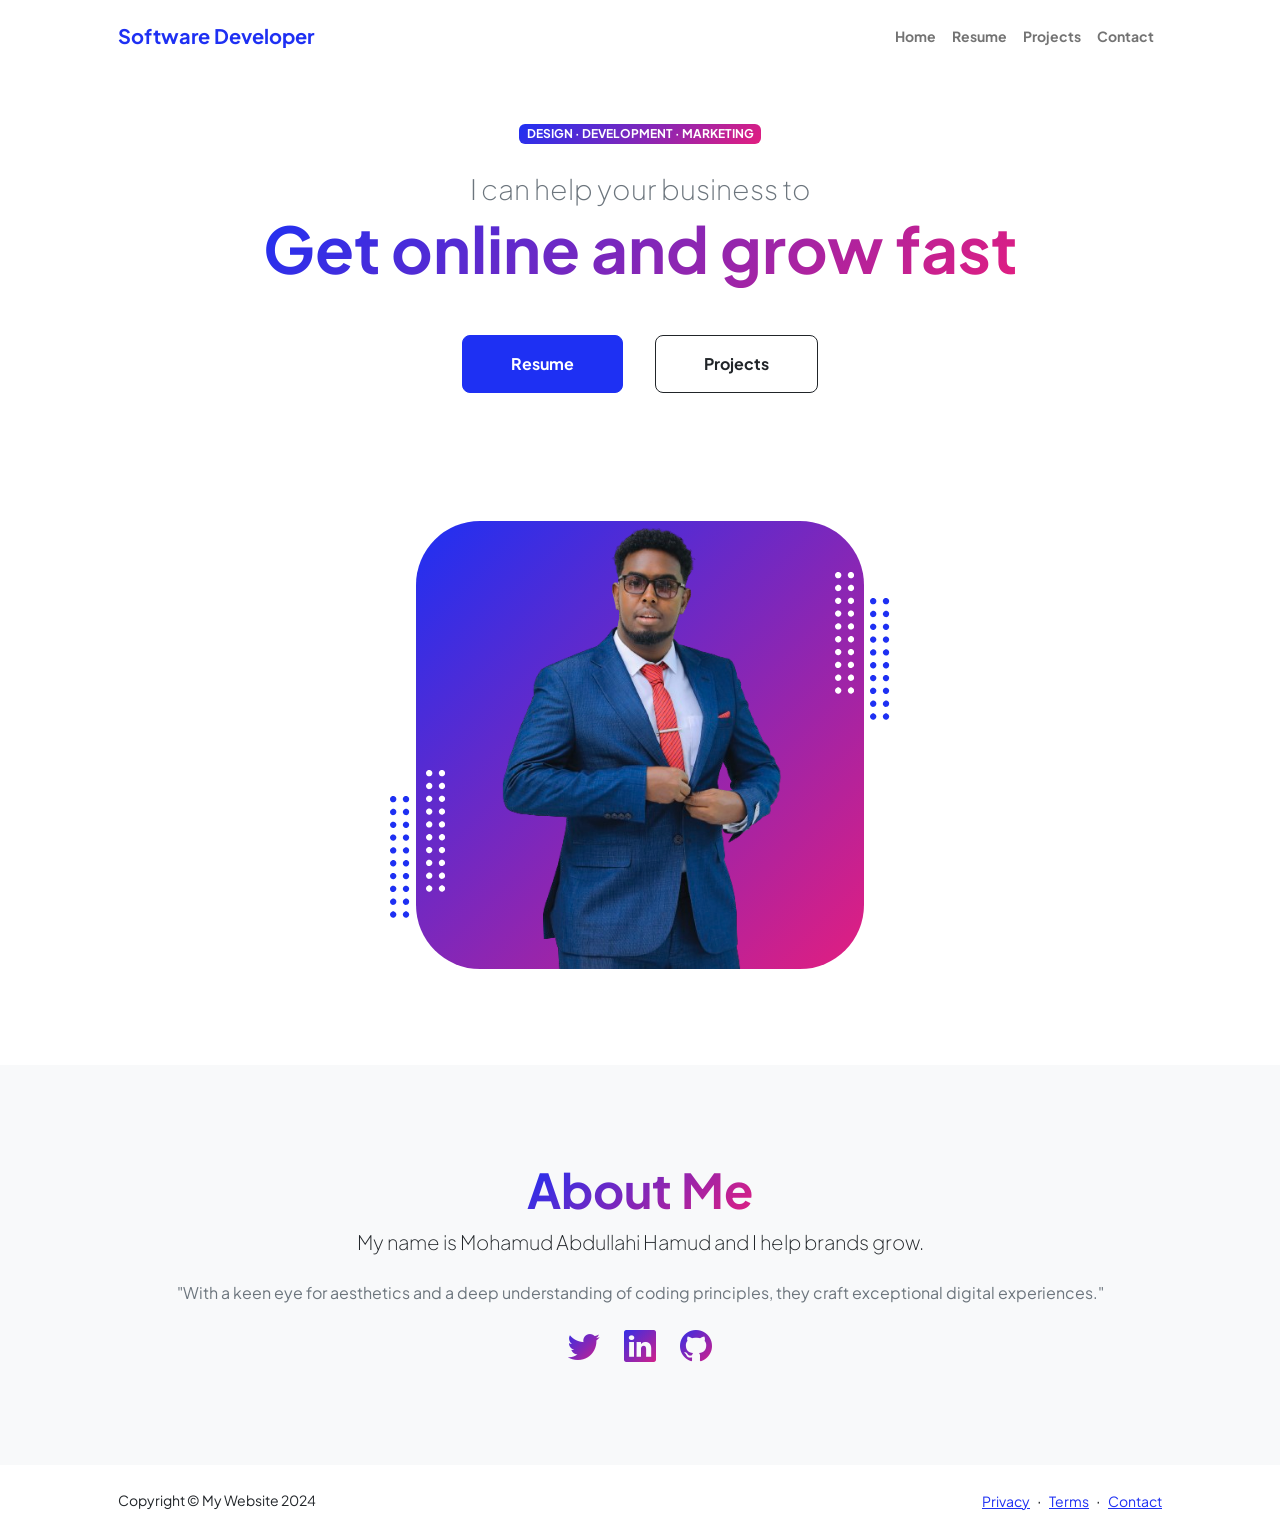
==== index.html @ 252c87dd "personal" ====
<!DOCTYPE html>
<html lang="en">
    <head>
        <meta charset="utf-8" />
        <meta name="viewport" content="width=device-width, initial-scale=1, shrink-to-fit=no" />
        <meta name="description" content="" />
        <meta name="author" content="" />
        <title>Personal -Portfolio</title>
        <!-- Favicon-->
        <link rel="icon" type="image/x-icon" href="assets/favicon.ico" />
        <!-- Custom Google font-->
        <link rel="preconnect" href="https://fonts.googleapis.com" />
        <link rel="preconnect" href="https://fonts.gstatic.com" crossorigin />
        <link href="https://fonts.googleapis.com/css2?family=Plus+Jakarta+Sans:wght@100;200;300;400;500;600;700;800;900&amp;display=swap" rel="stylesheet" />
        <!-- Bootstrap icons-->
        <link href="https://cdn.jsdelivr.net/npm/bootstrap-icons@1.8.1/font/bootstrap-icons.css" rel="stylesheet" />
        <!-- Core theme CSS (includes Bootstrap)-->
        <link href="css/styles.css" rel="stylesheet" />
    </head>
    <body class="d-flex flex-column h-100">
        <main class="flex-shrink-0">
            <!-- Navigation-->
            <nav class="navbar navbar-expand-lg navbar-light bg-white py-3">
                <div class="container px-5">
                    <a class="navbar-brand" href="index.html"><span class="fw-bolder text-primary">Software Developer </span></a>
                    <button class="navbar-toggler" type="button" data-bs-toggle="collapse" data-bs-target="#navbarSupportedContent" aria-controls="navbarSupportedContent" aria-expanded="false" aria-label="Toggle navigation"><span class="navbar-toggler-icon"></span></button>
                    <div class="collapse navbar-collapse" id="navbarSupportedContent">
                        <ul class="navbar-nav ms-auto mb-2 mb-lg-0 small fw-bolder">
                            <li class="nav-item"><a class="nav-link" href="index.html">Home</a></li>
                            <li class="nav-item"><a class="nav-link" href="resume.html">Resume</a></li>
                            <li class="nav-item"><a class="nav-link" href="projects.html">Projects</a></li>
                            <li class="nav-item"><a class="nav-link" href="contact.html">Contact</a></li>
                        </ul>
                    </div>
                </div>
            </nav>
            <!-- Header-->
            <header class="py-5">
                <div class="container px-5 pb-5">
                    <div class="row gx-5 align-items-center">
                        <div class="col-xxl-5">
                            <!-- Header text content-->
                            <div class="text-center text-xxl-start">
                                <div class="badge bg-gradient-primary-to-secondary text-white mb-4"><div class="text-uppercase">Design &middot; Development &middot; Marketing</div></div>
                                <div class="fs-3 fw-light text-muted">I can help your business to</div>
                                <h1 class="display-3 fw-bolder mb-5"><span class="text-gradient d-inline">Get online and grow fast</span></h1>
                                <div class="d-grid gap-3 d-sm-flex justify-content-sm-center justify-content-xxl-start mb-3">
                                    <a class="btn btn-primary btn-lg px-5 py-3 me-sm-3 fs-6 fw-bolder" href="resume.html">Resume</a>
                                    <a class="btn btn-outline-dark btn-lg px-5 py-3 fs-6 fw-bolder" href="projects.html">Projects</a>
                                </div>
                            </div>
                        </div>
                        <div class="col-xxl-7">
                            <!-- Header profile picture-->
                            <div class="d-flex justify-content-center mt-5 mt-xxl-0">
                                <div class="profile bg-gradient-primary-to-secondary">
                                    <!-- TIP: For best results, use a photo with a transparent background like the demo example below-->
                                    <!-- Watch a tutorial on how to do this on YouTube (link)-->
                                    <img class="profile-img" src="assets/profile2.png" alt="..." />
                                    <div class="dots-1">
                                        <!-- SVG Dots-->
                                        <svg version="1.1" xmlns="http://www.w3.org/2000/svg" xmlns:xlink="http://www.w3.org/1999/xlink" x="0px" y="0px" viewBox="0 0 191.6 1215.4" style="enable-background: new 0 0 191.6 1215.4" xml:space="preserve">
                                            <g transform="translate(0.000000,1280.000000) scale(0.100000,-0.100000)">
                                                <path d="M227.7,12788.6c-105-35-200-141-222-248c-43-206,163-412,369-369c155,32,275,190,260,339c-11,105-90,213-190,262        C383.7,12801.6,289.7,12808.6,227.7,12788.6z"></path>
                                                <path d="M1507.7,12788.6c-151-50-253-216-222-362c25-119,136-230,254-255c194-41,395,142,375,339c-11,105-90,213-190,262        C1663.7,12801.6,1569.7,12808.6,1507.7,12788.6z"></path>
                                                <path d="M227.7,11508.6c-105-35-200-141-222-248c-43-206,163-412,369-369c155,32,275,190,260,339c-11,105-90,213-190,262        C383.7,11521.6,289.7,11528.6,227.7,11508.6z"></path>
                                                <path d="M1507.7,11508.6c-151-50-253-216-222-362c25-119,136-230,254-255c194-41,395,142,375,339c-11,105-90,213-190,262        C1663.7,11521.6,1569.7,11528.6,1507.7,11508.6z"></path>
                                                <path d="M227.7,10228.6c-105-35-200-141-222-248c-43-206,163-412,369-369c155,32,275,190,260,339c-11,105-90,213-190,262        C383.7,10241.6,289.7,10248.6,227.7,10228.6z"></path>
                                                <path d="M1507.7,10228.6c-105-35-200-141-222-248c-43-206,163-412,369-369c155,32,275,190,260,339c-11,105-90,213-190,262        C1663.7,10241.6,1569.7,10248.6,1507.7,10228.6z"></path>
                                                <path d="M227.7,8948.6c-105-35-200-141-222-248c-43-206,163-412,369-369c155,32,275,190,260,339c-11,105-90,213-190,262        C383.7,8961.6,289.7,8968.6,227.7,8948.6z"></path>
                                                <path d="M1507.7,8948.6c-105-35-200-141-222-248c-43-206,163-412,369-369c155,32,275,190,260,339c-11,105-90,213-190,262        C1663.7,8961.6,1569.7,8968.6,1507.7,8948.6z"></path>
                                                <path d="M227.7,7668.6c-105-35-200-141-222-248c-43-206,163-412,369-369c155,32,275,190,260,339c-11,105-90,213-190,262        C383.7,7681.6,289.7,7688.6,227.7,7668.6z"></path>
                                                <path d="M1507.7,7668.6c-105-35-200-141-222-248c-43-206,163-412,369-369c155,32,275,190,260,339c-11,105-90,213-190,262        C1663.7,7681.6,1569.7,7688.6,1507.7,7668.6z"></path>
                                                <path d="M227.7,6388.6c-105-35-200-141-222-248c-43-206,163-412,369-369c155,32,275,190,260,339c-11,105-90,213-190,262        C383.7,6401.6,289.7,6408.6,227.7,6388.6z"></path>
                                                <path d="M1507.7,6388.6c-105-35-200-141-222-248c-43-206,163-412,369-369c155,32,275,190,260,339c-11,105-90,213-190,262        C1663.7,6401.6,1569.7,6408.6,1507.7,6388.6z"></path>
                                                <path d="M227.7,5108.6c-105-35-200-141-222-248c-43-206,163-412,369-369c155,32,275,190,260,339c-11,105-90,213-190,262        C383.7,5121.6,289.7,5128.6,227.7,5108.6z"></path>
                                                <path d="M1507.7,5108.6c-105-35-200-141-222-248c-43-206,163-412,369-369c155,32,275,190,260,339c-11,105-90,213-190,262        C1663.7,5121.6,1569.7,5128.6,1507.7,5108.6z"></path>
                                                <path d="M227.7,3828.6c-105-35-200-141-222-248c-43-206,163-412,369-369c155,32,275,190,260,339c-11,105-90,213-190,262        C383.7,3841.6,289.7,3848.6,227.7,3828.6z"></path>
                                                <path d="M1507.7,3828.6c-105-35-200-141-222-248c-43-206,163-412,369-369c155,32,275,190,260,339c-11,105-90,213-190,262        C1663.7,3841.6,1569.7,3848.6,1507.7,3828.6z"></path>
                                                <path d="M227.7,2548.6c-105-35-200-141-222-248c-43-206,163-412,369-369c155,32,275,190,260,339c-11,105-90,213-190,262        C383.7,2561.6,289.7,2568.6,227.7,2548.6z"></path>
                                                <path d="M1507.7,2548.6c-105-35-200-141-222-248c-43-206,163-412,369-369c155,32,275,190,260,339c-11,105-90,213-190,262        C1663.7,2561.6,1569.7,2568.6,1507.7,2548.6z"></path>
                                                <path d="M227.7,1268.6c-105-35-200-141-222-248c-43-206,163-412,369-369c155,32,275,190,260,339c-11,105-90,213-190,262        C383.7,1281.6,289.7,1288.6,227.7,1268.6z"></path>
                                                <path d="M1507.7,1268.6c-105-35-200-141-222-248c-43-206,163-412,369-369c155,32,275,190,260,339c-11,105-90,213-190,262        C1663.7,1281.6,1569.7,1288.6,1507.7,1268.6z"></path>
                                            </g>
                                        </svg>
                                        <!-- END of SVG dots-->
                                    </div>
                                    <div class="dots-2">
                                        <!-- SVG Dots-->
                                        <svg version="1.1" xmlns="http://www.w3.org/2000/svg" xmlns:xlink="http://www.w3.org/1999/xlink" x="0px" y="0px" viewBox="0 0 191.6 1215.4" style="enable-background: new 0 0 191.6 1215.4" xml:space="preserve">
                                            <g transform="translate(0.000000,1280.000000) scale(0.100000,-0.100000)">
                                                <path d="M227.7,12788.6c-105-35-200-141-222-248c-43-206,163-412,369-369c155,32,275,190,260,339c-11,105-90,213-190,262        C383.7,12801.6,289.7,12808.6,227.7,12788.6z"></path>
                                                <path d="M1507.7,12788.6c-151-50-253-216-222-362c25-119,136-230,254-255c194-41,395,142,375,339c-11,105-90,213-190,262        C1663.7,12801.6,1569.7,12808.6,1507.7,12788.6z"></path>
                                                <path d="M227.7,11508.6c-105-35-200-141-222-248c-43-206,163-412,369-369c155,32,275,190,260,339c-11,105-90,213-190,262        C383.7,11521.6,289.7,11528.6,227.7,11508.6z"></path>
                                                <path d="M1507.7,11508.6c-151-50-253-216-222-362c25-119,136-230,254-255c194-41,395,142,375,339c-11,105-90,213-190,262        C1663.7,11521.6,1569.7,11528.6,1507.7,11508.6z"></path>
                                                <path d="M227.7,10228.6c-105-35-200-141-222-248c-43-206,163-412,369-369c155,32,275,190,260,339c-11,105-90,213-190,262        C383.7,10241.6,289.7,10248.6,227.7,10228.6z"></path>
                                                <path d="M1507.7,10228.6c-105-35-200-141-222-248c-43-206,163-412,369-369c155,32,275,190,260,339c-11,105-90,213-190,262        C1663.7,10241.6,1569.7,10248.6,1507.7,10228.6z"></path>
                                                <path d="M227.7,8948.6c-105-35-200-141-222-248c-43-206,163-412,369-369c155,32,275,190,260,339c-11,105-90,213-190,262        C383.7,8961.6,289.7,8968.6,227.7,8948.6z"></path>
                                                <path d="M1507.7,8948.6c-105-35-200-141-222-248c-43-206,163-412,369-369c155,32,275,190,260,339c-11,105-90,213-190,262        C1663.7,8961.6,1569.7,8968.6,1507.7,8948.6z"></path>
                                                <path d="M227.7,7668.6c-105-35-200-141-222-248c-43-206,163-412,369-369c155,32,275,190,260,339c-11,105-90,213-190,262        C383.7,7681.6,289.7,7688.6,227.7,7668.6z"></path>
                                                <path d="M1507.7,7668.6c-105-35-200-141-222-248c-43-206,163-412,369-369c155,32,275,190,260,339c-11,105-90,213-190,262        C1663.7,7681.6,1569.7,7688.6,1507.7,7668.6z"></path>
                                                <path d="M227.7,6388.6c-105-35-200-141-222-248c-43-206,163-412,369-369c155,32,275,190,260,339c-11,105-90,213-190,262        C383.7,6401.6,289.7,6408.6,227.7,6388.6z"></path>
                                                <path d="M1507.7,6388.6c-105-35-200-141-222-248c-43-206,163-412,369-369c155,32,275,190,260,339c-11,105-90,213-190,262        C1663.7,6401.6,1569.7,6408.6,1507.7,6388.6z"></path>
                                                <path d="M227.7,5108.6c-105-35-200-141-222-248c-43-206,163-412,369-369c155,32,275,190,260,339c-11,105-90,213-190,262        C383.7,5121.6,289.7,5128.6,227.7,5108.6z"></path>
                                                <path d="M1507.7,5108.6c-105-35-200-141-222-248c-43-206,163-412,369-369c155,32,275,190,260,339c-11,105-90,213-190,262        C1663.7,5121.6,1569.7,5128.6,1507.7,5108.6z"></path>
                                                <path d="M227.7,3828.6c-105-35-200-141-222-248c-43-206,163-412,369-369c155,32,275,190,260,339c-11,105-90,213-190,262        C383.7,3841.6,289.7,3848.6,227.7,3828.6z"></path>
                                                <path d="M1507.7,3828.6c-105-35-200-141-222-248c-43-206,163-412,369-369c155,32,275,190,260,339c-11,105-90,213-190,262        C1663.7,3841.6,1569.7,3848.6,1507.7,3828.6z"></path>
                                                <path d="M227.7,2548.6c-105-35-200-141-222-248c-43-206,163-412,369-369c155,32,275,190,260,339c-11,105-90,213-190,262        C383.7,2561.6,289.7,2568.6,227.7,2548.6z"></path>
                                                <path d="M1507.7,2548.6c-105-35-200-141-222-248c-43-206,163-412,369-369c155,32,275,190,260,339c-11,105-90,213-190,262        C1663.7,2561.6,1569.7,2568.6,1507.7,2548.6z"></path>
                                                <path d="M227.7,1268.6c-105-35-200-141-222-248c-43-206,163-412,369-369c155,32,275,190,260,339c-11,105-90,213-190,262        C383.7,1281.6,289.7,1288.6,227.7,1268.6z"></path>
                                                <path d="M1507.7,1268.6c-105-35-200-141-222-248c-43-206,163-412,369-369c155,32,275,190,260,339c-11,105-90,213-190,262        C1663.7,1281.6,1569.7,1288.6,1507.7,1268.6z"></path>
                                            </g>
                                        </svg>
                                        <!-- END of SVG dots-->
                                    </div>
                                    <div class="dots-3">
                                        <!-- SVG Dots-->
                                        <svg version="1.1" xmlns="http://www.w3.org/2000/svg" xmlns:xlink="http://www.w3.org/1999/xlink" x="0px" y="0px" viewBox="0 0 191.6 1215.4" style="enable-background: new 0 0 191.6 1215.4" xml:space="preserve">
                                            <g transform="translate(0.000000,1280.000000) scale(0.100000,-0.100000)">
                                                <path d="M227.7,12788.6c-105-35-200-141-222-248c-43-206,163-412,369-369c155,32,275,190,260,339c-11,105-90,213-190,262        C383.7,12801.6,289.7,12808.6,227.7,12788.6z"></path>
                                                <path d="M1507.7,12788.6c-151-50-253-216-222-362c25-119,136-230,254-255c194-41,395,142,375,339c-11,105-90,213-190,262        C1663.7,12801.6,1569.7,12808.6,1507.7,12788.6z"></path>
                                                <path d="M227.7,11508.6c-105-35-200-141-222-248c-43-206,163-412,369-369c155,32,275,190,260,339c-11,105-90,213-190,262        C383.7,11521.6,289.7,11528.6,227.7,11508.6z"></path>
                                                <path d="M1507.7,11508.6c-151-50-253-216-222-362c25-119,136-230,254-255c194-41,395,142,375,339c-11,105-90,213-190,262        C1663.7,11521.6,1569.7,11528.6,1507.7,11508.6z"></path>
                                                <path d="M227.7,10228.6c-105-35-200-141-222-248c-43-206,163-412,369-369c155,32,275,190,260,339c-11,105-90,213-190,262        C383.7,10241.6,289.7,10248.6,227.7,10228.6z"></path>
                                                <path d="M1507.7,10228.6c-105-35-200-141-222-248c-43-206,163-412,369-369c155,32,275,190,260,339c-11,105-90,213-190,262        C1663.7,10241.6,1569.7,10248.6,1507.7,10228.6z"></path>
                                                <path d="M227.7,8948.6c-105-35-200-141-222-248c-43-206,163-412,369-369c155,32,275,190,260,339c-11,105-90,213-190,262        C383.7,8961.6,289.7,8968.6,227.7,8948.6z"></path>
                                                <path d="M1507.7,8948.6c-105-35-200-141-222-248c-43-206,163-412,369-369c155,32,275,190,260,339c-11,105-90,213-190,262        C1663.7,8961.6,1569.7,8968.6,1507.7,8948.6z"></path>
                                                <path d="M227.7,7668.6c-105-35-200-141-222-248c-43-206,163-412,369-369c155,32,275,190,260,339c-11,105-90,213-190,262        C383.7,7681.6,289.7,7688.6,227.7,7668.6z"></path>
                                                <path d="M1507.7,7668.6c-105-35-200-141-222-248c-43-206,163-412,369-369c155,32,275,190,260,339c-11,105-90,213-190,262        C1663.7,7681.6,1569.7,7688.6,1507.7,7668.6z"></path>
                                                <path d="M227.7,6388.6c-105-35-200-141-222-248c-43-206,163-412,369-369c155,32,275,190,260,339c-11,105-90,213-190,262        C383.7,6401.6,289.7,6408.6,227.7,6388.6z"></path>
                                                <path d="M1507.7,6388.6c-105-35-200-141-222-248c-43-206,163-412,369-369c155,32,275,190,260,339c-11,105-90,213-190,262        C1663.7,6401.6,1569.7,6408.6,1507.7,6388.6z"></path>
                                                <path d="M227.7,5108.6c-105-35-200-141-222-248c-43-206,163-412,369-369c155,32,275,190,260,339c-11,105-90,213-190,262        C383.7,5121.6,289.7,5128.6,227.7,5108.6z"></path>
                                                <path d="M1507.7,5108.6c-105-35-200-141-222-248c-43-206,163-412,369-369c155,32,275,190,260,339c-11,105-90,213-190,262        C1663.7,5121.6,1569.7,5128.6,1507.7,5108.6z"></path>
                                                <path d="M227.7,3828.6c-105-35-200-141-222-248c-43-206,163-412,369-369c155,32,275,190,260,339c-11,105-90,213-190,262        C383.7,3841.6,289.7,3848.6,227.7,3828.6z"></path>
                                                <path d="M1507.7,3828.6c-105-35-200-141-222-248c-43-206,163-412,369-369c155,32,275,190,260,339c-11,105-90,213-190,262        C1663.7,3841.6,1569.7,3848.6,1507.7,3828.6z"></path>
                                                <path d="M227.7,2548.6c-105-35-200-141-222-248c-43-206,163-412,369-369c155,32,275,190,260,339c-11,105-90,213-190,262        C383.7,2561.6,289.7,2568.6,227.7,2548.6z"></path>
                                                <path d="M1507.7,2548.6c-105-35-200-141-222-248c-43-206,163-412,369-369c155,32,275,190,260,339c-11,105-90,213-190,262        C1663.7,2561.6,1569.7,2568.6,1507.7,2548.6z"></path>
                                                <path d="M227.7,1268.6c-105-35-200-141-222-248c-43-206,163-412,369-369c155,32,275,190,260,339c-11,105-90,213-190,262        C383.7,1281.6,289.7,1288.6,227.7,1268.6z"></path>
                                                <path d="M1507.7,1268.6c-105-35-200-141-222-248c-43-206,163-412,369-369c155,32,275,190,260,339c-11,105-90,213-190,262        C1663.7,1281.6,1569.7,1288.6,1507.7,1268.6z"></path>
                                            </g>
                                        </svg>
                                        <!-- END of SVG dots-->
                                    </div>
                                    <div class="dots-4">
                                        <!-- SVG Dots-->
                                        <svg version="1.1" xmlns="http://www.w3.org/2000/svg" xmlns:xlink="http://www.w3.org/1999/xlink" x="0px" y="0px" viewBox="0 0 191.6 1215.4" style="enable-background: new 0 0 191.6 1215.4" xml:space="preserve">
                                            <g transform="translate(0.000000,1280.000000) scale(0.100000,-0.100000)">
                                                <path d="M227.7,12788.6c-105-35-200-141-222-248c-43-206,163-412,369-369c155,32,275,190,260,339c-11,105-90,213-190,262        C383.7,12801.6,289.7,12808.6,227.7,12788.6z"></path>
                                                <path d="M1507.7,12788.6c-151-50-253-216-222-362c25-119,136-230,254-255c194-41,395,142,375,339c-11,105-90,213-190,262        C1663.7,12801.6,1569.7,12808.6,1507.7,12788.6z"></path>
                                                <path d="M227.7,11508.6c-105-35-200-141-222-248c-43-206,163-412,369-369c155,32,275,190,260,339c-11,105-90,213-190,262        C383.7,11521.6,289.7,11528.6,227.7,11508.6z"></path>
                                                <path d="M1507.7,11508.6c-151-50-253-216-222-362c25-119,136-230,254-255c194-41,395,142,375,339c-11,105-90,213-190,262        C1663.7,11521.6,1569.7,11528.6,1507.7,11508.6z"></path>
                                                <path d="M227.7,10228.6c-105-35-200-141-222-248c-43-206,163-412,369-369c155,32,275,190,260,339c-11,105-90,213-190,262        C383.7,10241.6,289.7,10248.6,227.7,10228.6z"></path>
                                                <path d="M1507.7,10228.6c-105-35-200-141-222-248c-43-206,163-412,369-369c155,32,275,190,260,339c-11,105-90,213-190,262        C1663.7,10241.6,1569.7,10248.6,1507.7,10228.6z"></path>
                                                <path d="M227.7,8948.6c-105-35-200-141-222-248c-43-206,163-412,369-369c155,32,275,190,260,339c-11,105-90,213-190,262        C383.7,8961.6,289.7,8968.6,227.7,8948.6z"></path>
                                                <path d="M1507.7,8948.6c-105-35-200-141-222-248c-43-206,163-412,369-369c155,32,275,190,260,339c-11,105-90,213-190,262        C1663.7,8961.6,1569.7,8968.6,1507.7,8948.6z"></path>
                                                <path d="M227.7,7668.6c-105-35-200-141-222-248c-43-206,163-412,369-369c155,32,275,190,260,339c-11,105-90,213-190,262        C383.7,7681.6,289.7,7688.6,227.7,7668.6z"></path>
                                                <path d="M1507.7,7668.6c-105-35-200-141-222-248c-43-206,163-412,369-369c155,32,275,190,260,339c-11,105-90,213-190,262        C1663.7,7681.6,1569.7,7688.6,1507.7,7668.6z"></path>
                                                <path d="M227.7,6388.6c-105-35-200-141-222-248c-43-206,163-412,369-369c155,32,275,190,260,339c-11,105-90,213-190,262        C383.7,6401.6,289.7,6408.6,227.7,6388.6z"></path>
                                                <path d="M1507.7,6388.6c-105-35-200-141-222-248c-43-206,163-412,369-369c155,32,275,190,260,339c-11,105-90,213-190,262        C1663.7,6401.6,1569.7,6408.6,1507.7,6388.6z"></path>
                                                <path d="M227.7,5108.6c-105-35-200-141-222-248c-43-206,163-412,369-369c155,32,275,190,260,339c-11,105-90,213-190,262        C383.7,5121.6,289.7,5128.6,227.7,5108.6z"></path>
                                                <path d="M1507.7,5108.6c-105-35-200-141-222-248c-43-206,163-412,369-369c155,32,275,190,260,339c-11,105-90,213-190,262        C1663.7,5121.6,1569.7,5128.6,1507.7,5108.6z"></path>
                                                <path d="M227.7,3828.6c-105-35-200-141-222-248c-43-206,163-412,369-369c155,32,275,190,260,339c-11,105-90,213-190,262        C383.7,3841.6,289.7,3848.6,227.7,3828.6z"></path>
                                                <path d="M1507.7,3828.6c-105-35-200-141-222-248c-43-206,163-412,369-369c155,32,275,190,260,339c-11,105-90,213-190,262        C1663.7,3841.6,1569.7,3848.6,1507.7,3828.6z"></path>
                                                <path d="M227.7,2548.6c-105-35-200-141-222-248c-43-206,163-412,369-369c155,32,275,190,260,339c-11,105-90,213-190,262        C383.7,2561.6,289.7,2568.6,227.7,2548.6z"></path>
                                                <path d="M1507.7,2548.6c-105-35-200-141-222-248c-43-206,163-412,369-369c155,32,275,190,260,339c-11,105-90,213-190,262        C1663.7,2561.6,1569.7,2568.6,1507.7,2548.6z"></path>
                                                <path d="M227.7,1268.6c-105-35-200-141-222-248c-43-206,163-412,369-369c155,32,275,190,260,339c-11,105-90,213-190,262        C383.7,1281.6,289.7,1288.6,227.7,1268.6z"></path>
                                                <path d="M1507.7,1268.6c-105-35-200-141-222-248c-43-206,163-412,369-369c155,32,275,190,260,339c-11,105-90,213-190,262        C1663.7,1281.6,1569.7,1288.6,1507.7,1268.6z"></path>
                                            </g>
                                        </svg>
                                        <!-- END of SVG dots-->
                                    </div>
                                </div>
                            </div>
                        </div>
                    </div>
                </div>
            </header>
            <!-- About Section-->
            <section class="bg-light py-5">
                <div class="container px-5">
                    <div class="row gx-5 justify-content-center">
                        <div class="col-xxl-8">
                            <div class="text-center my-5">
                                <h2 class="display-5 fw-bolder"><span class="text-gradient d-inline">About Me</span></h2>
                                <p class="lead fw-light mb-4">My name is Mohamud Abdullahi Hamud and I help brands grow.</p>
                                <p class="text-muted">"With a keen eye for aesthetics and a deep understanding of coding principles, they craft exceptional digital experiences."</p>
                                <div class="d-flex justify-content-center fs-2 gap-4">
                                    <a class="text-gradient" href="#!"><i class="bi bi-twitter"></i></a>
                                    <a class="text-gradient" href="https://www.linkedin.com/in/mohamud-abdallahi-32a731127/"><i class="bi bi-linkedin"></i></a>
                                    <a class="text-gradient" href="https://github.com/MohamudHamud"><i class="bi bi-github"></i></a>
                                </div>
                            </div>
                        </div>
                    </div>
                </div>
            </section>
        </main>
        <!-- Footer-->
        <footer class="bg-white py-4 mt-auto">
            <div class="container px-5">
                <div class="row align-items-center justify-content-between flex-column flex-sm-row">
                    <div class="col-auto"><div class="small m-0">Copyright &copy; My Website 2024</div></div>
                    <div class="col-auto">
                        <a class="small" href="#!">Privacy</a>
                        <span class="mx-1">&middot;</span>
                        <a class="small" href="#!">Terms</a>
                        <span class="mx-1">&middot;</span>
                        <a class="small" href="#!">Contact</a>
                    </div>
                </div>
            </div>
        </footer>
        <!-- Bootstrap core JS-->
        <script src="https://cdn.jsdelivr.net/npm/bootstrap@5.2.3/dist/js/bootstrap.bundle.min.js"></script>
        <!-- Core theme JS-->
        <script src="js/scripts.js"></script>
    </body>
</html>
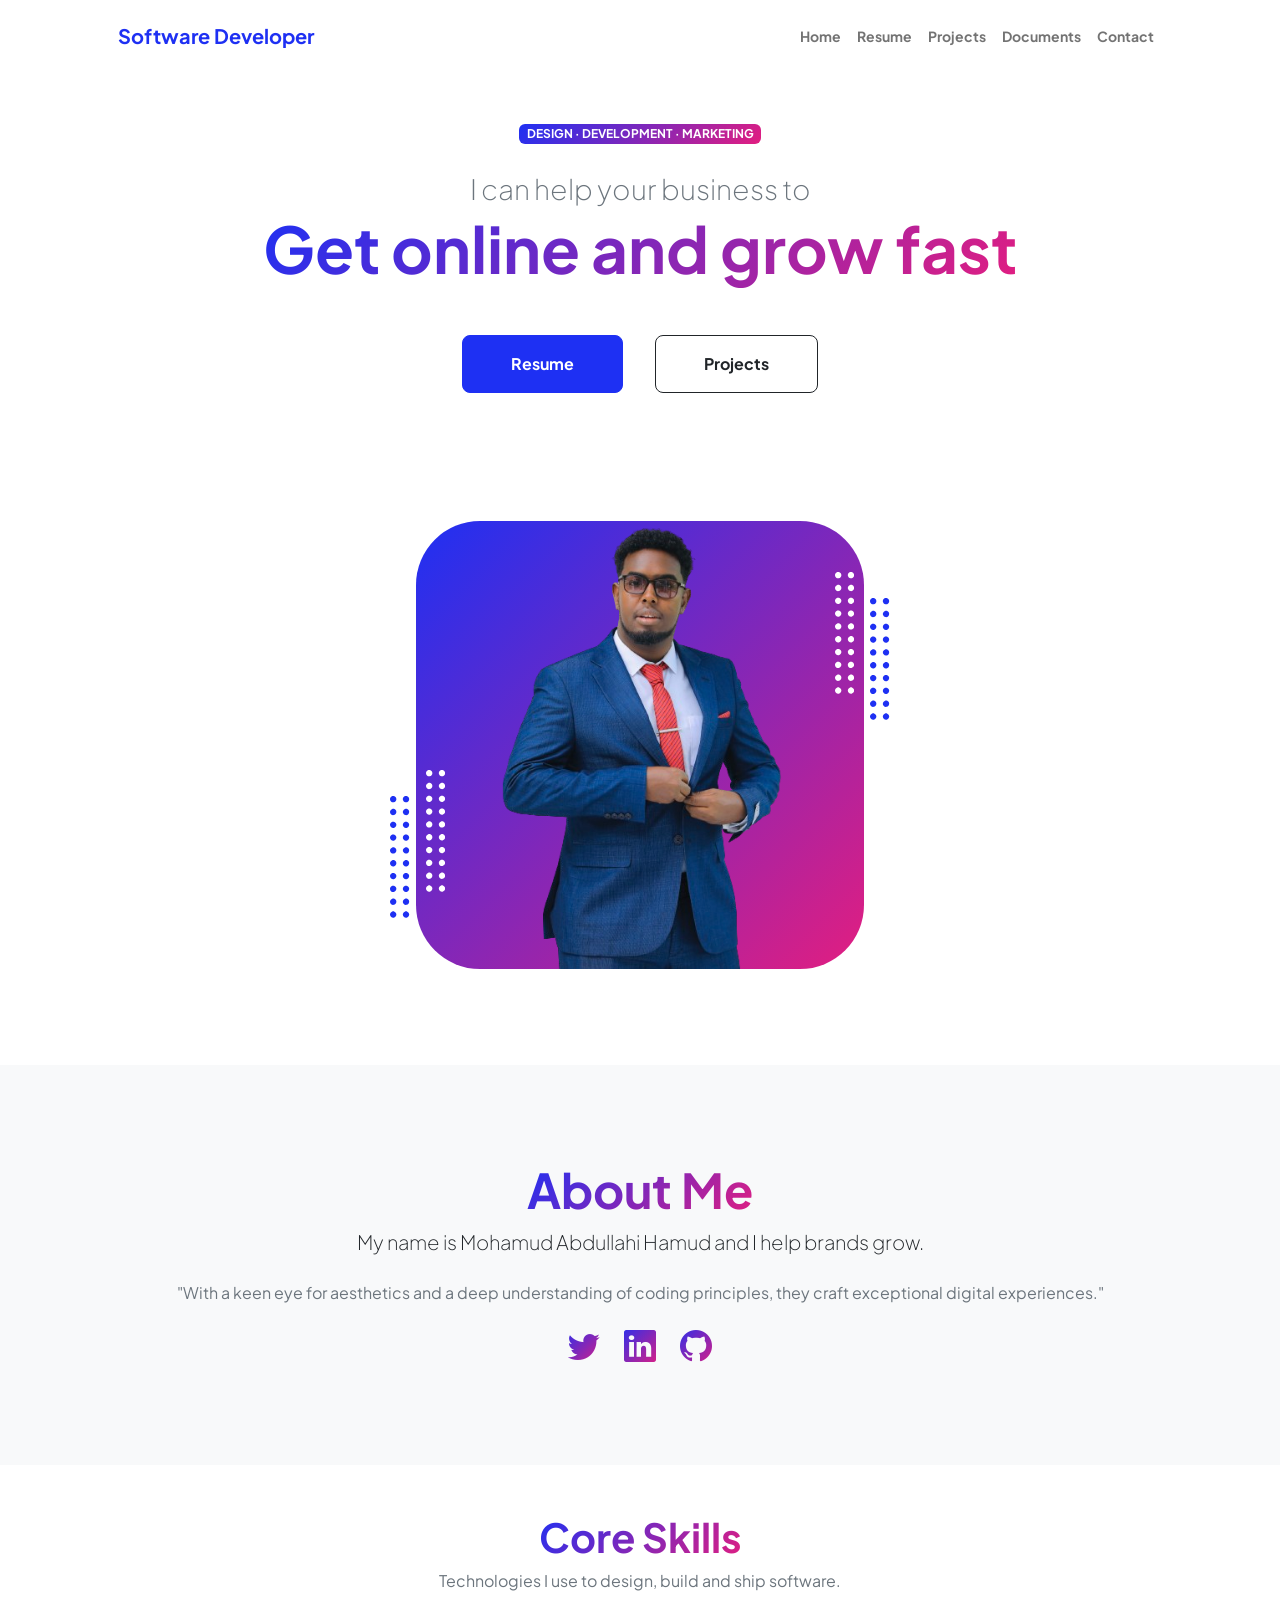
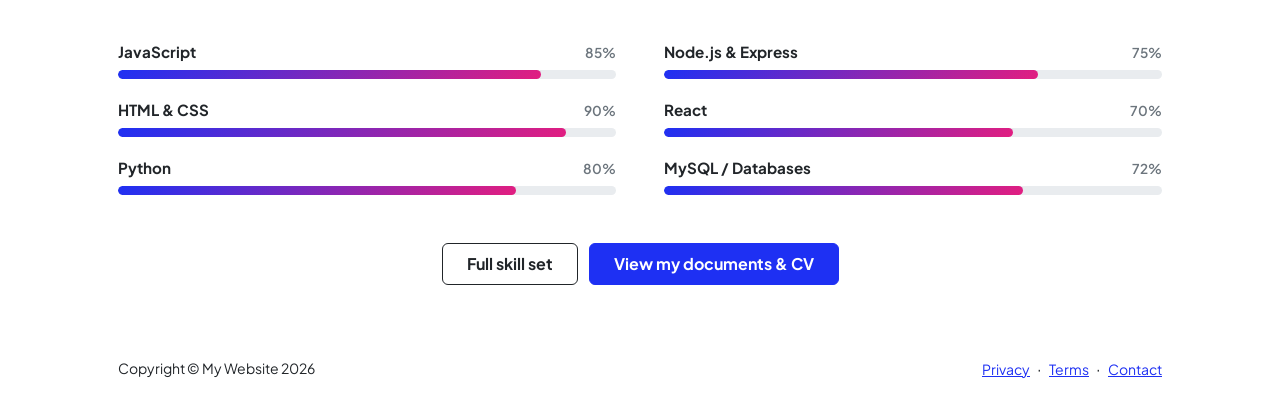
==== commit af5f60cb: "Add Documents page, enhanced skills, richer projects, dynamic year - New documents.html: preview + d" ====
--- a/index.html
+++ b/index.html
@@ -29,6 +29,7 @@
                             <li class="nav-item"><a class="nav-link" href="index.html">Home</a></li>
                             <li class="nav-item"><a class="nav-link" href="resume.html">Resume</a></li>
                             <li class="nav-item"><a class="nav-link" href="projects.html">Projects</a></li>
+                            <li class="nav-item"><a class="nav-link" href="documents.html">Documents</a></li>
                             <li class="nav-item"><a class="nav-link" href="contact.html">Contact</a></li>
                         </ul>
                     </div>
@@ -194,12 +195,59 @@
                     </div>
                 </div>
             </section>
+            <!-- Skills preview Section-->
+            <section class="py-5">
+                <div class="container px-5">
+                    <div class="row gx-5 justify-content-center">
+                        <div class="col-xxl-8">
+                            <div class="text-center mb-5">
+                                <h2 class="display-6 fw-bolder"><span class="text-gradient d-inline">Core Skills</span></h2>
+                                <p class="text-muted mb-0">Technologies I use to design, build and ship software.</p>
+                            </div>
+                            <div class="row gx-5">
+                                <div class="col-md-6">
+                                    <div class="skill-item">
+                                        <div class="skill-head"><span>JavaScript</span><span class="skill-pct">85%</span></div>
+                                        <div class="skill-track"><span class="skill-fill" data-width="85"></span></div>
+                                    </div>
+                                    <div class="skill-item">
+                                        <div class="skill-head"><span>HTML &amp; CSS</span><span class="skill-pct">90%</span></div>
+                                        <div class="skill-track"><span class="skill-fill" data-width="90"></span></div>
+                                    </div>
+                                    <div class="skill-item">
+                                        <div class="skill-head"><span>Python</span><span class="skill-pct">80%</span></div>
+                                        <div class="skill-track"><span class="skill-fill" data-width="80"></span></div>
+                                    </div>
+                                </div>
+                                <div class="col-md-6">
+                                    <div class="skill-item">
+                                        <div class="skill-head"><span>Node.js &amp; Express</span><span class="skill-pct">75%</span></div>
+                                        <div class="skill-track"><span class="skill-fill" data-width="75"></span></div>
+                                    </div>
+                                    <div class="skill-item">
+                                        <div class="skill-head"><span>React</span><span class="skill-pct">70%</span></div>
+                                        <div class="skill-track"><span class="skill-fill" data-width="70"></span></div>
+                                    </div>
+                                    <div class="skill-item">
+                                        <div class="skill-head"><span>MySQL / Databases</span><span class="skill-pct">72%</span></div>
+                                        <div class="skill-track"><span class="skill-fill" data-width="72"></span></div>
+                                    </div>
+                                </div>
+                            </div>
+                            <div class="text-center mt-5">
+                                <a class="btn btn-outline-dark px-4 py-2 fw-bolder me-2" href="resume.html">Full skill set</a>
+                                <a class="btn btn-primary px-4 py-2 fw-bolder" href="documents.html">View my documents &amp; CV</a>
+                            </div>
+                        </div>
+                    </div>
+                </div>
+            </section>
         </main>
         <!-- Footer-->
         <footer class="bg-white py-4 mt-auto">
             <div class="container px-5">
                 <div class="row align-items-center justify-content-between flex-column flex-sm-row">
-                    <div class="col-auto"><div class="small m-0">Copyright &copy; My Website 2024</div></div>
+                    <div class="col-auto"><div class="small m-0">Copyright &copy; My Website <span id="currentYear">2024</span></div></div>
                     <div class="col-auto">
                         <a class="small" href="#!">Privacy</a>
                         <span class="mx-1">&middot;</span>
